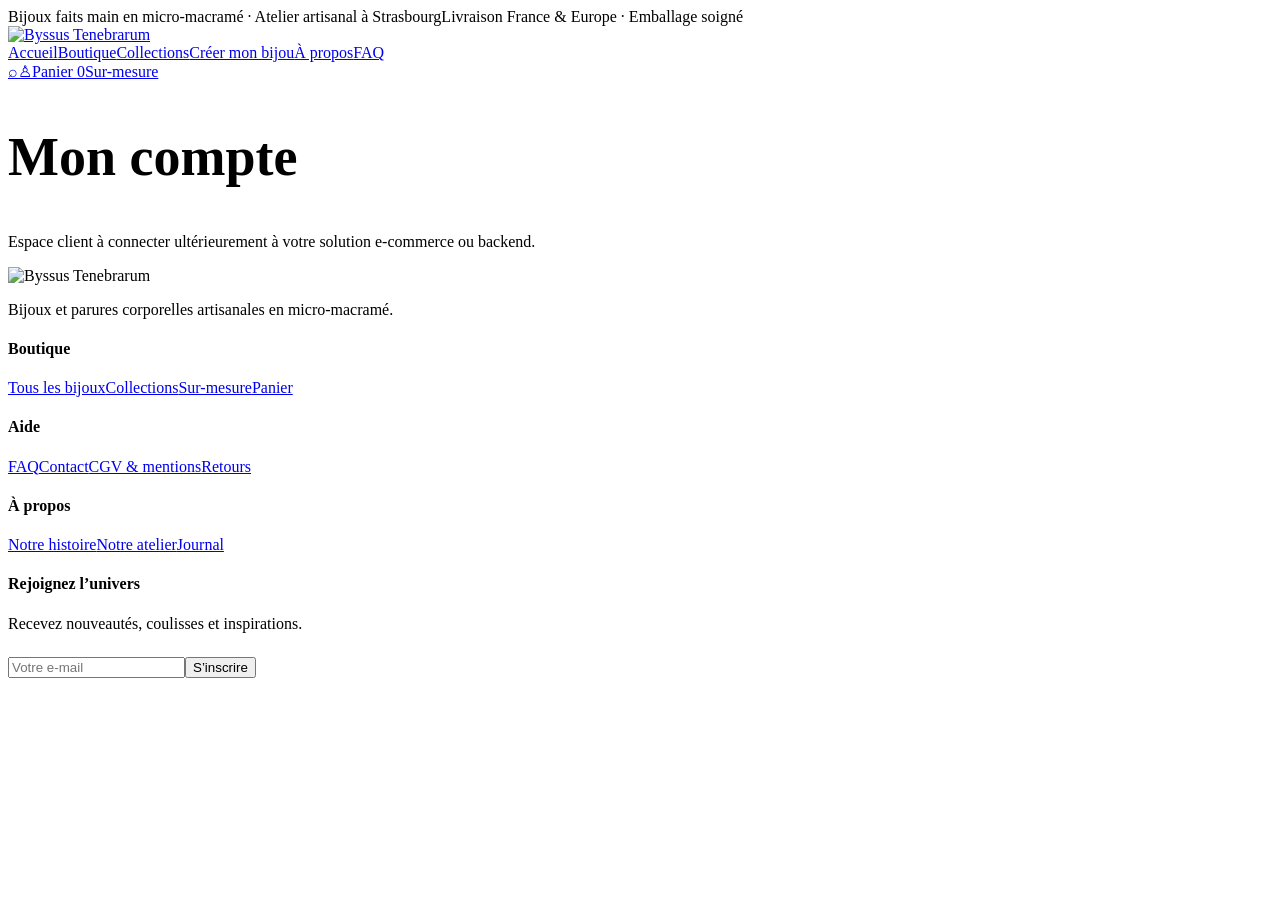
==== account.html @ 1c55ffed "Add files via upload" ====
<!doctype html><html lang="fr"><head><meta charset="utf-8"><meta name="viewport" content="width=device-width,initial-scale=1"><meta name="description" content="Byssus Tenebrarum — bijoux de corps artisanaux en micro-macramé."><title>Mon compte · Byssus Tenebrarum</title><link rel="stylesheet" href="assets/css/style.css"></head><body><div class="topbar"><div class="wrap"><span>Bijoux faits main en micro-macramé · Atelier artisanal à Strasbourg</span><span>Livraison France & Europe · Emballage soigné</span></div></div>
<header class="site-header"><div class="wrap nav"><a href="index.html"><img class="logo" src="assets/images/logo-byssus.png" alt="Byssus Tenebrarum"></a><nav class="navlinks"><a href="index.html">Accueil</a><a href="shop.html">Boutique</a><a href="collections.html">Collections</a><a href="create.html">Créer mon bijou</a><a href="about.html">À propos</a><a href="faq.html">FAQ</a></nav><div class="actions"><a class="iconbtn desktop-action" href="shop.html">⌕</a><a class="iconbtn desktop-action" href="account.html">♙</a><a class="iconbtn" href="cart.html">Panier <span class="cart-badge" data-cart-count>0</span></a><a class="btn btn-primary desktop-action" href="create.html">Sur-mesure</a></div></div></header><section class="section"><div class="wrap"><h1 style="font-size:54px">Mon compte</h1><div class="content-card"><p class="muted">Espace client à connecter ultérieurement à votre solution e-commerce ou backend.</p></div></div></section><footer class="footer"><div class="wrap footer-grid"><div><img class="logo" src="assets/images/logo-byssus.png" alt="Byssus Tenebrarum"><p>Bijoux et parures corporelles artisanales en micro-macramé.</p></div><div><h4>Boutique</h4><a href="shop.html">Tous les bijoux</a><a href="collections.html">Collections</a><a href="create.html">Sur-mesure</a><a href="cart.html">Panier</a></div><div><h4>Aide</h4><a href="faq.html">FAQ</a><a href="contact.html">Contact</a><a href="legal.html">CGV & mentions</a><a href="legal.html#returns">Retours</a></div><div><h4>À propos</h4><a href="about.html">Notre histoire</a><a href="about.html#atelier">Notre atelier</a><a href="journal.html">Journal</a></div><div><h4>Rejoignez l’univers</h4><p>Recevez nouveautés, coulisses et inspirations.</p><input class="form-control" placeholder="Votre e-mail"><button class="btn btn-primary" style="margin-top:8px">S’inscrire</button></div></div></footer><script src="assets/js/products.js"></script><script src="assets/js/app.js"></script></body></html>
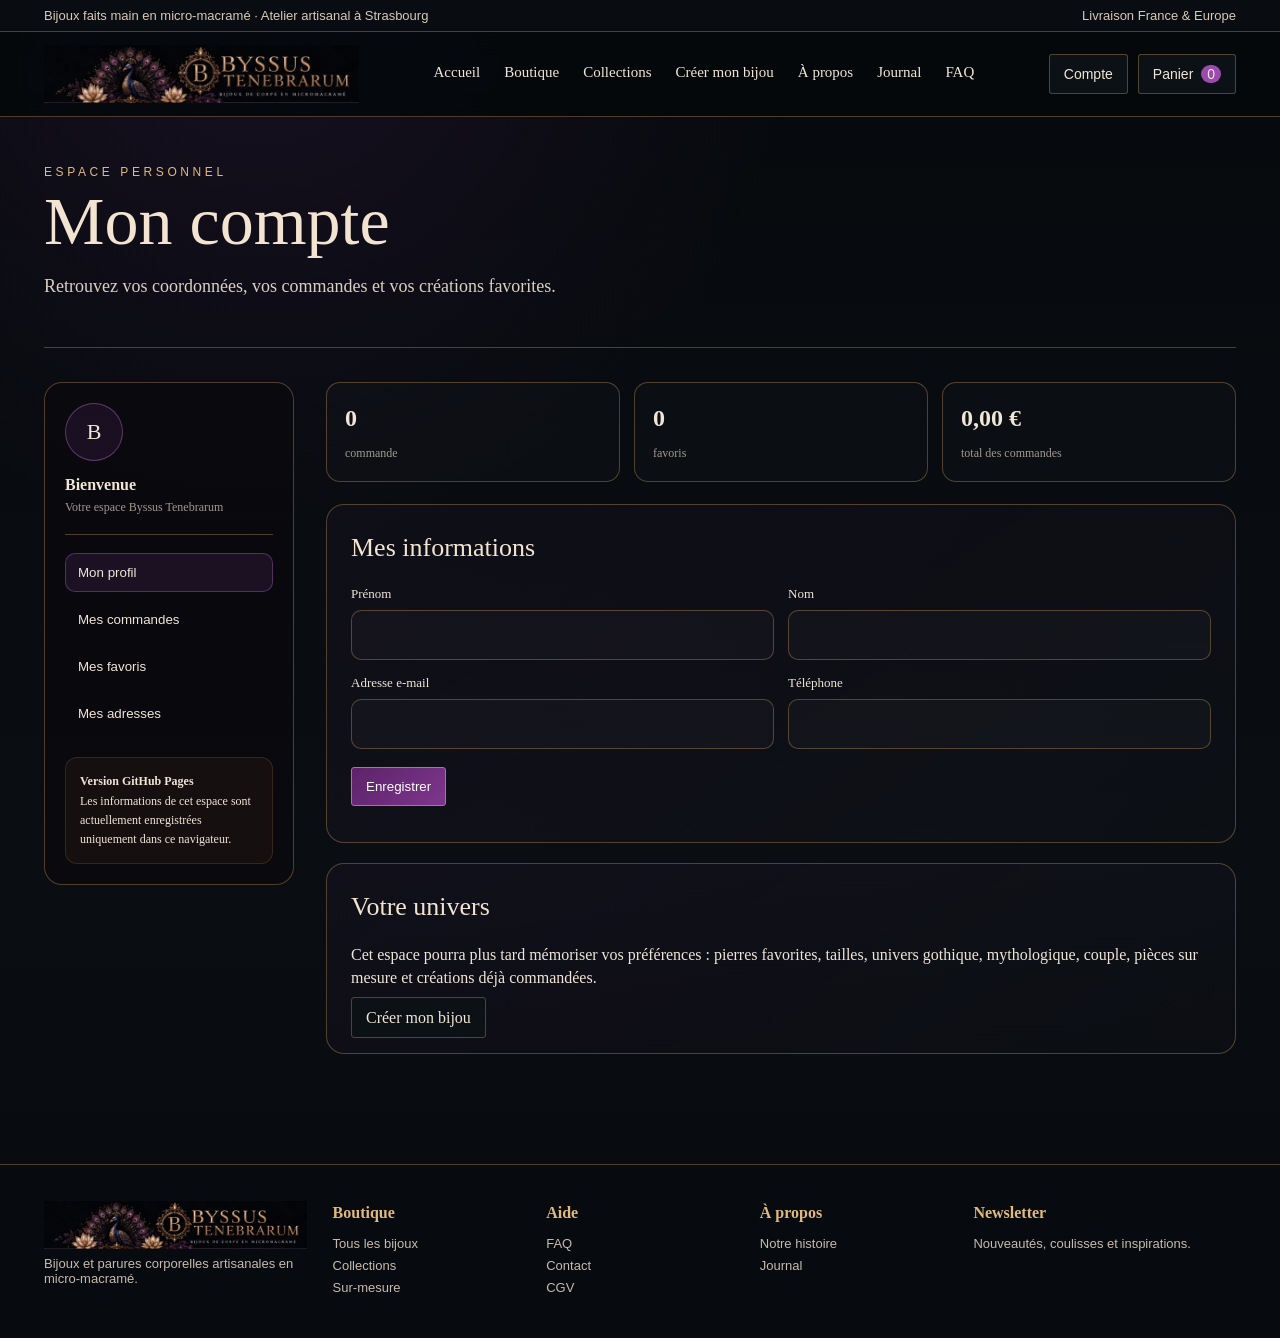
==== commit 4b29f07c: "test1" ====
--- a/account.html
+++ b/account.html
@@ -1,2 +1,2695 @@
-<!doctype html><html lang="fr"><head><meta charset="utf-8"><meta name="viewport" content="width=device-width,initial-scale=1"><meta name="description" content="Byssus Tenebrarum — bijoux de corps artisanaux en micro-macramé."><title>Mon compte · Byssus Tenebrarum</title><link rel="stylesheet" href="assets/css/style.css"></head><body><div class="topbar"><div class="wrap"><span>Bijoux faits main en micro-macramé · Atelier artisanal à Strasbourg</span><span>Livraison France & Europe · Emballage soigné</span></div></div>
-<header class="site-header"><div class="wrap nav"><a href="index.html"><img class="logo" src="assets/images/logo-byssus.png" alt="Byssus Tenebrarum"></a><nav class="navlinks"><a href="index.html">Accueil</a><a href="shop.html">Boutique</a><a href="collections.html">Collections</a><a href="create.html">Créer mon bijou</a><a href="about.html">À propos</a><a href="faq.html">FAQ</a></nav><div class="actions"><a class="iconbtn desktop-action" href="shop.html">⌕</a><a class="iconbtn desktop-action" href="account.html">♙</a><a class="iconbtn" href="cart.html">Panier <span class="cart-badge" data-cart-count>0</span></a><a class="btn btn-primary desktop-action" href="create.html">Sur-mesure</a></div></div></header><section class="section"><div class="wrap"><h1 style="font-size:54px">Mon compte</h1><div class="content-card"><p class="muted">Espace client à connecter ultérieurement à votre solution e-commerce ou backend.</p></div></div></section><footer class="footer"><div class="wrap footer-grid"><div><img class="logo" src="assets/images/logo-byssus.png" alt="Byssus Tenebrarum"><p>Bijoux et parures corporelles artisanales en micro-macramé.</p></div><div><h4>Boutique</h4><a href="shop.html">Tous les bijoux</a><a href="collections.html">Collections</a><a href="create.html">Sur-mesure</a><a href="cart.html">Panier</a></div><div><h4>Aide</h4><a href="faq.html">FAQ</a><a href="contact.html">Contact</a><a href="legal.html">CGV & mentions</a><a href="legal.html#returns">Retours</a></div><div><h4>À propos</h4><a href="about.html">Notre histoire</a><a href="about.html#atelier">Notre atelier</a><a href="journal.html">Journal</a></div><div><h4>Rejoignez l’univers</h4><p>Recevez nouveautés, coulisses et inspirations.</p><input class="form-control" placeholder="Votre e-mail"><button class="btn btn-primary" style="margin-top:8px">S’inscrire</button></div></div></footer><script src="assets/js/products.js"></script><script src="assets/js/app.js"></script></body></html>+<!doctype html>
+<html lang="fr">
+
+<head>
+
+  <meta charset="utf-8">
+
+  <meta
+    name="viewport"
+    content="width=device-width, initial-scale=1"
+  >
+
+  <meta
+    name="description"
+    content="Votre espace personnel Byssus Tenebrarum."
+  >
+
+  <title>
+    Mon compte · Byssus Tenebrarum
+  </title>
+
+  <link
+    rel="stylesheet"
+    href="assets/css/style.css"
+  >
+
+  <style>
+
+    /* =====================================================
+       ACCOUNT.HTML
+       ===================================================== */
+
+    .account-page {
+      padding: 48px 0 90px;
+    }
+
+    .account-hero {
+      padding-bottom: 30px;
+      margin-bottom: 34px;
+
+      border-bottom:
+        1px solid var(--line);
+    }
+
+    .account-hero h1 {
+      margin:
+        8px 0 10px;
+
+      font-size:
+        clamp(42px, 6vw, 68px);
+
+      line-height: 1;
+    }
+
+    .account-layout {
+      display: grid;
+
+      grid-template-columns:
+        250px minmax(0, 1fr);
+
+      gap: 32px;
+
+      align-items: start;
+    }
+
+    /* =====================================================
+       SIDEBAR
+       ===================================================== */
+
+    .account-sidebar {
+      position: sticky;
+      top: 108px;
+
+      padding: 20px;
+
+      border:
+        1px solid var(--line);
+
+      border-radius: 18px;
+
+      background:
+        rgba(11, 9, 14, .9);
+    }
+
+    .account-user {
+      padding-bottom: 18px;
+      margin-bottom: 18px;
+
+      border-bottom:
+        1px solid var(--line);
+    }
+
+    .account-avatar {
+      width: 58px;
+      height: 58px;
+
+      display: grid;
+      place-items: center;
+
+      margin-bottom: 12px;
+
+      border-radius: 50%;
+
+      border:
+        1px solid
+        rgba(152, 91, 174, .55);
+
+      background:
+        rgba(86, 44, 101, .22);
+
+      font-size: 22px;
+    }
+
+    .account-user-name {
+      font-weight: 600;
+      margin-bottom: 3px;
+    }
+
+    .account-user-email {
+      font-size: 12px;
+      opacity: .65;
+      word-break: break-word;
+    }
+
+    .account-nav {
+      display: grid;
+      gap: 8px;
+    }
+
+    .account-nav-button {
+      width: 100%;
+
+      padding: 11px 12px;
+
+      text-align: left;
+
+      border:
+        1px solid transparent;
+
+      border-radius: 10px;
+
+      background:
+        transparent;
+
+      color: inherit;
+
+      cursor: pointer;
+    }
+
+    .account-nav-button:hover {
+      background:
+        rgba(89, 47, 104, .15);
+    }
+
+    .account-nav-button.active {
+      border-color:
+        rgba(150, 87, 171, .45);
+
+      background:
+        rgba(89, 47, 104, .24);
+    }
+
+    /* =====================================================
+       CONTENT
+       ===================================================== */
+
+    .account-panel {
+      display: none;
+    }
+
+    .account-panel.active {
+      display: block;
+    }
+
+    .account-card {
+      margin-bottom: 20px;
+
+      padding: 24px;
+
+      border:
+        1px solid var(--line);
+
+      border-radius: 18px;
+
+      background:
+        linear-gradient(
+          145deg,
+          rgba(54, 27, 65, .16),
+          rgba(255,255,255,.01)
+        );
+    }
+
+    .account-card h2 {
+      margin:
+        0 0 18px;
+
+      font-size: 26px;
+    }
+
+    .account-card h3 {
+      margin:
+        0 0 10px;
+    }
+
+    .account-grid {
+      display: grid;
+
+      grid-template-columns:
+        1fr 1fr;
+
+      gap: 14px;
+    }
+
+    .form-group {
+      display: grid;
+      gap: 7px;
+    }
+
+    .form-group.full {
+      grid-column:
+        1 / -1;
+    }
+
+    .form-group label {
+      font-size: 13px;
+    }
+
+    .form-control {
+      width: 100%;
+
+      padding: 12px 13px;
+
+      border:
+        1px solid var(--line);
+
+      border-radius: 10px;
+
+      background:
+        rgba(255,255,255,.025);
+
+      color: inherit;
+
+      font: inherit;
+    }
+
+    .form-control:focus {
+      outline: none;
+
+      border-color:
+        rgba(153, 90, 174, .8);
+
+      box-shadow:
+        0 0 0 3px
+        rgba(108, 55, 126, .14);
+    }
+
+    .account-actions {
+      display: flex;
+
+      gap: 10px;
+
+      flex-wrap: wrap;
+
+      margin-top: 18px;
+    }
+
+    /* =====================================================
+       STATS
+       ===================================================== */
+
+    .account-stats {
+      display: grid;
+
+      grid-template-columns:
+        repeat(3, 1fr);
+
+      gap: 14px;
+
+      margin-bottom: 22px;
+    }
+
+    .account-stat {
+      padding: 18px;
+
+      border:
+        1px solid var(--line);
+
+      border-radius: 14px;
+
+      background:
+        rgba(255,255,255,.015);
+    }
+
+    .account-stat strong {
+      display: block;
+
+      margin-bottom: 4px;
+
+      font-size: 24px;
+    }
+
+    .account-stat span {
+      font-size: 12px;
+      opacity: .65;
+    }
+
+    /* =====================================================
+       COMMANDES
+       ===================================================== */
+
+    .orders-list {
+      display: grid;
+      gap: 16px;
+    }
+
+    .order-card {
+      padding: 20px;
+
+      border:
+        1px solid var(--line);
+
+      border-radius: 15px;
+
+      background:
+        rgba(255,255,255,.015);
+    }
+
+    .order-header {
+      display: flex;
+
+      justify-content: space-between;
+
+      gap: 20px;
+
+      align-items: flex-start;
+
+      margin-bottom: 16px;
+    }
+
+    .order-number {
+      font-weight: 600;
+    }
+
+    .order-date {
+      font-size: 12px;
+      opacity: .62;
+    }
+
+    .order-status {
+      padding: 6px 9px;
+
+      border-radius: 999px;
+
+      border:
+        1px solid
+        rgba(98, 151, 112, .28);
+
+      background:
+        rgba(65, 108, 77, .12);
+
+      font-size: 11px;
+    }
+
+    .order-products {
+      display: grid;
+      gap: 10px;
+    }
+
+    .order-product {
+      display: grid;
+
+      grid-template-columns:
+        64px 1fr auto;
+
+      gap: 10px;
+
+      align-items: center;
+    }
+
+    .order-product img {
+      width: 64px;
+      aspect-ratio: 4 / 5;
+
+      object-fit: cover;
+
+      border-radius: 8px;
+
+      border:
+        1px solid var(--line);
+    }
+
+    .order-product-name {
+      font-size: 13px;
+      font-weight: 600;
+    }
+
+    .order-product-meta {
+      font-size: 11px;
+      opacity: .65;
+    }
+
+    .order-product-price {
+      font-size: 13px;
+      font-weight: 600;
+    }
+
+    .order-total {
+      display: flex;
+
+      justify-content: space-between;
+
+      margin-top: 16px;
+      padding-top: 16px;
+
+      border-top:
+        1px solid var(--line);
+
+      font-weight: 600;
+    }
+
+    /* =====================================================
+       FAVORIS
+       ===================================================== */
+
+    .wishlist-grid {
+      display: grid;
+
+      grid-template-columns:
+        repeat(3, 1fr);
+
+      gap: 18px;
+    }
+
+    .wishlist-card {
+      overflow: hidden;
+
+      border:
+        1px solid var(--line);
+
+      border-radius: 14px;
+
+      background:
+        rgba(12, 10, 15, .88);
+    }
+
+    .wishlist-card img {
+      width: 100%;
+
+      aspect-ratio: 4 / 5;
+
+      object-fit: cover;
+    }
+
+    .wishlist-card-content {
+      padding: 14px;
+    }
+
+    .wishlist-card h3 {
+      margin:
+        0 0 6px;
+
+      font-size: 18px;
+    }
+
+    .wishlist-meta {
+      margin-bottom: 10px;
+
+      font-size: 12px;
+
+      opacity: .65;
+    }
+
+    .wishlist-price {
+      margin-bottom: 12px;
+
+      font-weight: 600;
+    }
+
+    .wishlist-actions {
+      display: grid;
+      gap: 8px;
+    }
+
+    /* =====================================================
+       EMPTY
+       ===================================================== */
+
+    .account-empty {
+      padding:
+        50px 20px;
+
+      text-align: center;
+
+      border:
+        1px dashed var(--line);
+
+      border-radius: 14px;
+    }
+
+    /* =====================================================
+       ADDRESS
+       ===================================================== */
+
+    .address-preview {
+      margin-top: 16px;
+
+      padding: 16px;
+
+      border:
+        1px solid var(--line);
+
+      border-radius: 12px;
+
+      background:
+        rgba(255,255,255,.015);
+
+      line-height: 1.7;
+    }
+
+    /* =====================================================
+       NOTE LOCAL
+       ===================================================== */
+
+    .account-local-note {
+      margin-top: 24px;
+
+      padding: 14px;
+
+      border-radius: 12px;
+
+      border:
+        1px solid
+        rgba(170, 125, 75, .22);
+
+      background:
+        rgba(125, 84, 45, .10);
+
+      font-size: 12px;
+
+      line-height: 1.6;
+    }
+
+    /* =====================================================
+       RESPONSIVE
+       ===================================================== */
+
+    @media (max-width: 1000px) {
+
+      .account-layout {
+        grid-template-columns: 1fr;
+      }
+
+      .account-sidebar {
+        position: static;
+      }
+
+      .account-nav {
+        grid-template-columns:
+          repeat(4, 1fr);
+      }
+
+      .account-nav-button {
+        text-align: center;
+      }
+
+      .wishlist-grid {
+        grid-template-columns:
+          repeat(2, 1fr);
+      }
+
+    }
+
+    @media (max-width: 700px) {
+
+      .account-grid {
+        grid-template-columns: 1fr;
+      }
+
+      .form-group.full {
+        grid-column: auto;
+      }
+
+      .account-stats {
+        grid-template-columns: 1fr;
+      }
+
+      .account-nav {
+        grid-template-columns:
+          repeat(2, 1fr);
+      }
+
+      .wishlist-grid {
+        grid-template-columns: 1fr;
+      }
+
+      .order-header {
+        flex-direction: column;
+      }
+
+      .order-product {
+        grid-template-columns:
+          55px 1fr;
+      }
+
+      .order-product-price {
+        grid-column: 2;
+      }
+
+    }
+
+  </style>
+
+</head>
+
+
+<body>
+
+  <!-- =====================================================
+       TOPBAR
+       ===================================================== -->
+
+  <div class="topbar">
+
+    <div class="wrap">
+
+      <span>
+        Bijoux faits main en micro-macramé ·
+        Atelier artisanal à Strasbourg
+      </span>
+
+      <span>
+        Livraison France & Europe
+      </span>
+
+    </div>
+
+  </div>
+
+
+  <!-- =====================================================
+       HEADER
+       ===================================================== -->
+
+  <header class="site-header">
+
+    <div class="wrap nav">
+
+      <a href="index.html">
+
+        <img
+          class="logo"
+          src="assets/images/logo-byssus.png"
+          alt="Byssus Tenebrarum"
+        >
+
+      </a>
+
+
+      <nav class="navlinks">
+
+        <a href="index.html">
+          Accueil
+        </a>
+
+        <a href="shop.html">
+          Boutique
+        </a>
+
+        <a href="collections.html">
+          Collections
+        </a>
+
+        <a href="create.html">
+          Créer mon bijou
+        </a>
+
+        <a href="about.html">
+          À propos
+        </a>
+
+        <a href="journal.html">
+          Journal
+        </a>
+
+        <a href="faq.html">
+          FAQ
+        </a>
+
+      </nav>
+
+
+      <div class="actions">
+
+        <a
+          class="iconbtn active"
+          href="account.html"
+        >
+          Compte
+        </a>
+
+        <a
+          class="iconbtn"
+          href="cart.html"
+        >
+
+          Panier
+
+          <span
+            class="cart-badge"
+            data-cart-count
+          >
+            0
+          </span>
+
+        </a>
+
+      </div>
+
+    </div>
+
+  </header>
+
+
+  <!-- =====================================================
+       PAGE
+       ===================================================== -->
+
+  <main class="account-page">
+
+    <div class="wrap">
+
+
+      <!-- HERO -->
+
+      <section class="account-hero">
+
+        <div class="eyebrow">
+          Espace personnel
+        </div>
+
+        <h1>
+          Mon compte
+        </h1>
+
+        <p class="lead">
+
+          Retrouvez vos coordonnées,
+          vos commandes et vos créations favorites.
+
+        </p>
+
+      </section>
+
+
+      <!-- LAYOUT -->
+
+      <div class="account-layout">
+
+
+        <!-- =================================================
+             SIDEBAR
+             ================================================= -->
+
+        <aside class="account-sidebar">
+
+          <div class="account-user">
+
+            <div
+              class="account-avatar"
+              id="account-avatar"
+            >
+              B
+            </div>
+
+
+            <div
+              class="account-user-name"
+              id="sidebar-user-name"
+            >
+              Bienvenue
+            </div>
+
+
+            <div
+              class="account-user-email"
+              id="sidebar-user-email"
+            >
+              Votre espace Byssus Tenebrarum
+            </div>
+
+          </div>
+
+
+          <nav class="account-nav">
+
+            <button
+              class="account-nav-button active"
+              data-panel="profile"
+              onclick="openAccountPanel('profile', this)"
+            >
+              Mon profil
+            </button>
+
+
+            <button
+              class="account-nav-button"
+              data-panel="orders"
+              onclick="openAccountPanel('orders', this)"
+            >
+              Mes commandes
+            </button>
+
+
+            <button
+              class="account-nav-button"
+              data-panel="wishlist"
+              onclick="openAccountPanel('wishlist', this)"
+            >
+              Mes favoris
+            </button>
+
+
+            <button
+              class="account-nav-button"
+              data-panel="address"
+              onclick="openAccountPanel('address', this)"
+            >
+              Mes adresses
+            </button>
+
+          </nav>
+
+
+          <div class="account-local-note">
+
+            <strong>
+              Version GitHub Pages
+            </strong>
+
+            <br>
+
+            Les informations de cet espace sont
+            actuellement enregistrées uniquement
+            dans ce navigateur.
+
+          </div>
+
+        </aside>
+
+
+        <!-- =================================================
+             PANELS
+             ================================================= -->
+
+        <section>
+
+
+          <!-- ===============================================
+               PROFIL
+               =============================================== -->
+
+          <div
+            class="account-panel active"
+            id="panel-profile"
+          >
+
+            <div
+              class="account-stats"
+              id="account-stats"
+            ></div>
+
+
+            <div class="account-card">
+
+              <h2>
+                Mes informations
+              </h2>
+
+
+              <div class="account-grid">
+
+
+                <div class="form-group">
+
+                  <label for="profile-firstname">
+                    Prénom
+                  </label>
+
+                  <input
+                    id="profile-firstname"
+                    class="form-control"
+                    type="text"
+                  >
+
+                </div>
+
+
+                <div class="form-group">
+
+                  <label for="profile-lastname">
+                    Nom
+                  </label>
+
+                  <input
+                    id="profile-lastname"
+                    class="form-control"
+                    type="text"
+                  >
+
+                </div>
+
+
+                <div class="form-group">
+
+                  <label for="profile-email">
+                    Adresse e-mail
+                  </label>
+
+                  <input
+                    id="profile-email"
+                    class="form-control"
+                    type="email"
+                  >
+
+                </div>
+
+
+                <div class="form-group">
+
+                  <label for="profile-phone">
+                    Téléphone
+                  </label>
+
+                  <input
+                    id="profile-phone"
+                    class="form-control"
+                    type="tel"
+                  >
+
+                </div>
+
+              </div>
+
+
+              <div class="account-actions">
+
+                <button
+                  class="btn btn-primary"
+                  type="button"
+                  onclick="saveProfile()"
+                >
+                  Enregistrer
+                </button>
+
+              </div>
+
+
+              <div
+                id="profile-message"
+                class="muted"
+                style="margin-top:12px;font-size:12px;"
+              ></div>
+
+            </div>
+
+
+            <div class="account-card">
+
+              <h2>
+                Votre univers
+              </h2>
+
+              <p>
+
+                Cet espace pourra plus tard
+                mémoriser vos préférences :
+
+                pierres favorites,
+                tailles,
+                univers gothique,
+                mythologique,
+                couple,
+                pièces sur mesure
+                et créations déjà commandées.
+
+              </p>
+
+
+              <a
+                class="btn"
+                href="create.html"
+              >
+                Créer mon bijou
+              </a>
+
+            </div>
+
+          </div>
+
+
+          <!-- ===============================================
+               COMMANDES
+               =============================================== -->
+
+          <div
+            class="account-panel"
+            id="panel-orders"
+          >
+
+            <div class="account-card">
+
+              <h2>
+                Mes commandes
+              </h2>
+
+              <div
+                class="orders-list"
+                id="orders-list"
+              ></div>
+
+            </div>
+
+          </div>
+
+
+          <!-- ===============================================
+               FAVORIS
+               =============================================== -->
+
+          <div
+            class="account-panel"
+            id="panel-wishlist"
+          >
+
+            <div class="account-card">
+
+              <h2>
+                Mes favoris
+              </h2>
+
+              <div
+                class="wishlist-grid"
+                id="wishlist-grid"
+              ></div>
+
+            </div>
+
+          </div>
+
+
+          <!-- ===============================================
+               ADRESSE
+               =============================================== -->
+
+          <div
+            class="account-panel"
+            id="panel-address"
+          >
+
+            <div class="account-card">
+
+              <h2>
+                Adresse de livraison
+              </h2>
+
+
+              <div class="account-grid">
+
+
+                <div class="form-group full">
+
+                  <label for="address-line1">
+                    Adresse
+                  </label>
+
+                  <input
+                    id="address-line1"
+                    class="form-control"
+                    type="text"
+                  >
+
+                </div>
+
+
+                <div class="form-group full">
+
+                  <label for="address-line2">
+                    Complément
+                  </label>
+
+                  <input
+                    id="address-line2"
+                    class="form-control"
+                    type="text"
+                  >
+
+                </div>
+
+
+                <div class="form-group">
+
+                  <label for="address-postal">
+                    Code postal
+                  </label>
+
+                  <input
+                    id="address-postal"
+                    class="form-control"
+                    type="text"
+                  >
+
+                </div>
+
+
+                <div class="form-group">
+
+                  <label for="address-city">
+                    Ville
+                  </label>
+
+                  <input
+                    id="address-city"
+                    class="form-control"
+                    type="text"
+                  >
+
+                </div>
+
+
+                <div class="form-group full">
+
+                  <label for="address-country">
+                    Pays
+                  </label>
+
+                  <select
+                    id="address-country"
+                    class="form-control"
+                  >
+
+                    <option value="FR">
+                      France
+                    </option>
+
+                    <option value="DE">
+                      Allemagne
+                    </option>
+
+                    <option value="BE">
+                      Belgique
+                    </option>
+
+                    <option value="LU">
+                      Luxembourg
+                    </option>
+
+                    <option value="NL">
+                      Pays-Bas
+                    </option>
+
+                    <option value="ES">
+                      Espagne
+                    </option>
+
+                    <option value="IT">
+                      Italie
+                    </option>
+
+                    <option value="OTHER-EU">
+                      Autre pays UE
+                    </option>
+
+                  </select>
+
+                </div>
+
+              </div>
+
+
+              <div class="account-actions">
+
+                <button
+                  class="btn btn-primary"
+                  type="button"
+                  onclick="saveAddress()"
+                >
+                  Enregistrer l’adresse
+                </button>
+
+              </div>
+
+
+              <div
+                id="address-message"
+                class="muted"
+                style="margin-top:12px;font-size:12px;"
+              ></div>
+
+
+              <div
+                class="address-preview"
+                id="address-preview"
+              ></div>
+
+            </div>
+
+          </div>
+
+
+        </section>
+
+      </div>
+
+    </div>
+
+  </main>
+
+
+  <!-- =====================================================
+       FOOTER
+       ===================================================== -->
+
+  <footer class="footer">
+
+    <div class="wrap footer-grid">
+
+
+      <div>
+
+        <img
+          class="logo"
+          src="assets/images/logo-byssus.png"
+          alt="Byssus Tenebrarum"
+        >
+
+        <p>
+          Bijoux et parures corporelles
+          artisanales en micro-macramé.
+        </p>
+
+      </div>
+
+
+      <div>
+
+        <h4>
+          Boutique
+        </h4>
+
+        <a href="shop.html">
+          Tous les bijoux
+        </a>
+
+        <a href="collections.html">
+          Collections
+        </a>
+
+        <a href="create.html">
+          Sur-mesure
+        </a>
+
+      </div>
+
+
+      <div>
+
+        <h4>
+          Aide
+        </h4>
+
+        <a href="faq.html">
+          FAQ
+        </a>
+
+        <a href="contact.html">
+          Contact
+        </a>
+
+        <a href="legal.html">
+          CGV
+        </a>
+
+      </div>
+
+
+      <div>
+
+        <h4>
+          À propos
+        </h4>
+
+        <a href="about.html">
+          Notre histoire
+        </a>
+
+        <a href="journal.html">
+          Journal
+        </a>
+
+      </div>
+
+
+      <div>
+
+        <h4>
+          Newsletter
+        </h4>
+
+        <p>
+          Nouveautés, coulisses
+          et inspirations.
+        </p>
+
+      </div>
+
+    </div>
+
+  </footer>
+
+
+  <!-- =====================================================
+       SCRIPTS
+       ===================================================== -->
+
+  <script src="assets/js/products.js"></script>
+
+  <script src="assets/js/app.js"></script>
+
+
+  <script>
+
+    // =====================================================
+    // STORAGE KEYS
+    // =====================================================
+
+    const CUSTOMER_KEY =
+      "byssus-customer";
+
+    const WISHLIST_KEY =
+      "byssus-wishlist";
+
+    const LAST_ORDER_KEY =
+      "byssus-last-order";
+
+    const ORDERS_KEY =
+      "byssus-orders";
+
+    const CART_KEY =
+      "byssus-cart";
+
+
+    let customer = {};
+
+    let orders = [];
+
+    let wishlist = [];
+
+
+
+    // =====================================================
+    // INITIALISATION
+    // =====================================================
+
+    document.addEventListener(
+      "DOMContentLoaded",
+      () => {
+
+        loadAccount();
+
+      }
+    );
+
+
+
+    // =====================================================
+    // LOAD
+    // =====================================================
+
+    function loadAccount() {
+
+      customer =
+        readStorageObject(
+          CUSTOMER_KEY
+        );
+
+
+      wishlist =
+        readStorageArray(
+          WISHLIST_KEY
+        );
+
+
+      orders =
+        loadOrders();
+
+
+      fillProfile();
+
+      fillAddress();
+
+      renderSidebarUser();
+
+      renderStats();
+
+      renderOrders();
+
+      renderWishlist();
+
+      renderAddressPreview();
+
+      updateCartBadge();
+
+    }
+
+
+
+    // =====================================================
+    // PANELS
+    // =====================================================
+
+    function openAccountPanel(
+      panelName,
+      button
+    ) {
+
+      document
+        .querySelectorAll(
+          ".account-panel"
+        )
+        .forEach(
+          panel => {
+
+            panel.classList.remove(
+              "active"
+            );
+
+          }
+        );
+
+
+      document
+        .querySelectorAll(
+          ".account-nav-button"
+        )
+        .forEach(
+          navButton => {
+
+            navButton.classList.remove(
+              "active"
+            );
+
+          }
+        );
+
+
+      const panel =
+        document.getElementById(
+          `panel-${panelName}`
+        );
+
+
+      if (panel) {
+
+        panel.classList.add(
+          "active"
+        );
+
+      }
+
+
+      if (button) {
+
+        button.classList.add(
+          "active"
+        );
+
+      }
+
+    }
+
+
+
+    // =====================================================
+    // PROFIL
+    // =====================================================
+
+    function fillProfile() {
+
+      setFieldValue(
+        "profile-firstname",
+        customer.firstname
+      );
+
+      setFieldValue(
+        "profile-lastname",
+        customer.lastname
+      );
+
+      setFieldValue(
+        "profile-email",
+        customer.email
+      );
+
+      setFieldValue(
+        "profile-phone",
+        customer.phone
+      );
+
+    }
+
+
+
+    function saveProfile() {
+
+      customer.firstname =
+        getFieldValue(
+          "profile-firstname"
+        );
+
+
+      customer.lastname =
+        getFieldValue(
+          "profile-lastname"
+        );
+
+
+      customer.email =
+        getFieldValue(
+          "profile-email"
+        );
+
+
+      customer.phone =
+        getFieldValue(
+          "profile-phone"
+        );
+
+
+      saveCustomer();
+
+
+      renderSidebarUser();
+
+
+      document
+        .getElementById(
+          "profile-message"
+        )
+        .textContent =
+        "Vos informations ont été enregistrées sur cet appareil.";
+
+    }
+
+
+
+    // =====================================================
+    // SIDEBAR USER
+    // =====================================================
+
+    function renderSidebarUser() {
+
+      const fullname =
+        [
+          customer.firstname,
+          customer.lastname
+        ]
+          .filter(Boolean)
+          .join(" ");
+
+
+      document
+        .getElementById(
+          "sidebar-user-name"
+        )
+        .textContent =
+        fullname
+        ||
+        "Bienvenue";
+
+
+      document
+        .getElementById(
+          "sidebar-user-email"
+        )
+        .textContent =
+        customer.email
+        ||
+        "Votre espace Byssus Tenebrarum";
+
+
+      const initials =
+        [
+          customer.firstname,
+          customer.lastname
+        ]
+          .filter(Boolean)
+          .map(
+            value =>
+              value
+                .charAt(0)
+                .toUpperCase()
+          )
+          .join("")
+          .slice(0,2);
+
+
+      document
+        .getElementById(
+          "account-avatar"
+        )
+        .textContent =
+        initials
+        ||
+        "B";
+
+    }
+
+
+
+    // =====================================================
+    // ADRESSE
+    // =====================================================
+
+    function fillAddress() {
+
+      setFieldValue(
+        "address-line1",
+        customer.address
+      );
+
+      setFieldValue(
+        "address-line2",
+        customer.address2
+      );
+
+      setFieldValue(
+        "address-postal",
+        customer.postalCode
+      );
+
+      setFieldValue(
+        "address-city",
+        customer.city
+      );
+
+
+      if (
+        customer.country
+      ) {
+
+        setFieldValue(
+          "address-country",
+          customer.country
+        );
+
+      }
+
+    }
+
+
+
+    function saveAddress() {
+
+      customer.address =
+        getFieldValue(
+          "address-line1"
+        );
+
+
+      customer.address2 =
+        getFieldValue(
+          "address-line2"
+        );
+
+
+      customer.postalCode =
+        getFieldValue(
+          "address-postal"
+        );
+
+
+      customer.city =
+        getFieldValue(
+          "address-city"
+        );
+
+
+      customer.country =
+        getFieldValue(
+          "address-country"
+        );
+
+
+      saveCustomer();
+
+
+      renderAddressPreview();
+
+
+      document
+        .getElementById(
+          "address-message"
+        )
+        .textContent =
+        "Votre adresse a été enregistrée.";
+
+    }
+
+
+
+    function renderAddressPreview() {
+
+      const container =
+        document.getElementById(
+          "address-preview"
+        );
+
+
+      if (
+        !customer.address
+        &&
+        !customer.city
+      ) {
+
+        container.innerHTML = `
+
+          <span class="muted">
+            Aucune adresse enregistrée.
+          </span>
+
+        `;
+
+        return;
+
+      }
+
+
+      container.innerHTML = `
+
+        <strong>
+          Adresse enregistrée
+        </strong>
+
+        <br><br>
+
+        ${escapeHtml(
+          customer.firstname || ""
+        )}
+
+        ${escapeHtml(
+          customer.lastname || ""
+        )}
+
+        <br>
+
+        ${escapeHtml(
+          customer.address || ""
+        )}
+
+        ${
+          customer.address2
+            ? `<br>${escapeHtml(
+                customer.address2
+              )}`
+            : ""
+        }
+
+        <br>
+
+        ${escapeHtml(
+          customer.postalCode || ""
+        )}
+
+        ${escapeHtml(
+          customer.city || ""
+        )}
+
+        <br>
+
+        ${escapeHtml(
+          formatCountry(
+            customer.country
+          )
+        )}
+
+      `;
+
+    }
+
+
+
+    // =====================================================
+    // SAVE CUSTOMER
+    // =====================================================
+
+    function saveCustomer() {
+
+      localStorage.setItem(
+        CUSTOMER_KEY,
+        JSON.stringify(
+          customer
+        )
+      );
+
+    }
+
+
+
+    // =====================================================
+    // ORDERS
+    // =====================================================
+
+    function loadOrders() {
+
+      let storedOrders =
+        readStorageArray(
+          ORDERS_KEY
+        );
+
+
+      const lastOrder =
+        readStorageObject(
+          LAST_ORDER_KEY
+        );
+
+
+      if (
+        lastOrder
+        &&
+        lastOrder.orderId
+        &&
+        !storedOrders.some(
+          order =>
+            order.orderId
+            ===
+            lastOrder.orderId
+        )
+      ) {
+
+        storedOrders.unshift(
+          lastOrder
+        );
+
+
+        localStorage.setItem(
+          ORDERS_KEY,
+          JSON.stringify(
+            storedOrders
+          )
+        );
+
+      }
+
+
+      return storedOrders;
+
+    }
+
+
+
+    function renderOrders() {
+
+      const container =
+        document.getElementById(
+          "orders-list"
+        );
+
+
+      if (
+        !orders.length
+      ) {
+
+        container.innerHTML = `
+
+          <div class="account-empty">
+
+            <h3>
+              Aucune commande
+            </h3>
+
+            <p class="muted">
+
+              Vos commandes apparaîtront ici
+              après leur validation.
+
+            </p>
+
+            <a
+              class="btn btn-primary"
+              href="shop.html"
+            >
+              Découvrir la boutique
+            </a>
+
+          </div>
+
+        `;
+
+        return;
+
+      }
+
+
+      container.innerHTML =
+        orders
+          .map(
+            order => renderOrderCard(
+              order
+            )
+          )
+          .join("");
+
+    }
+
+
+
+    function renderOrderCard(order) {
+
+      const items =
+        Array.isArray(
+          order.items
+        )
+          ? order.items
+          : [];
+
+
+      const productsHtml =
+        items
+          .map(
+            item => {
+
+              const product =
+                getProductById(
+                  item.id
+                );
+
+
+              if (!product) {
+                return "";
+              }
+
+
+              const quantity =
+                Number(
+                  item.quantity || 1
+                );
+
+
+              return `
+
+                <div class="order-product">
+
+                  <img
+                    src="${product.mainImage}"
+                    alt="${escapeHtml(
+                      product.name
+                    )}"
+                    onerror="this.src='assets/images/logo-byssus.png'"
+                  >
+
+
+                  <div>
+
+                    <div class="order-product-name">
+
+                      ${escapeHtml(
+                        product.name
+                      )}
+
+                    </div>
+
+
+                    <div class="order-product-meta">
+
+                      Quantité :
+                      ${quantity}
+
+                    </div>
+
+                  </div>
+
+
+                  <div class="order-product-price">
+
+                    ${formatPrice(
+                      product.price
+                      *
+                      quantity
+                    )}
+
+                  </div>
+
+                </div>
+
+              `;
+
+            }
+          )
+          .join("");
+
+
+      const total =
+        order.totals
+        &&
+        order.totals.total
+          ? order.totals.total
+          : 0;
+
+
+      return `
+
+        <article class="order-card">
+
+          <div class="order-header">
+
+            <div>
+
+              <div class="order-number">
+
+                ${escapeHtml(
+                  order.orderId
+                )}
+
+              </div>
+
+
+              <div class="order-date">
+
+                ${escapeHtml(
+                  formatOrderDate(
+                    order.createdAt
+                  )
+                )}
+
+              </div>
+
+            </div>
+
+
+            <span class="order-status">
+              Confirmée
+            </span>
+
+          </div>
+
+
+          <div class="order-products">
+
+            ${productsHtml}
+
+          </div>
+
+
+          <div class="order-total">
+
+            <span>
+              Total TTC
+            </span>
+
+            <strong>
+
+              ${formatPrice(
+                total
+              )}
+
+            </strong>
+
+          </div>
+
+        </article>
+
+      `;
+
+    }
+
+
+
+    // =====================================================
+    // WISHLIST
+    // =====================================================
+
+    function renderWishlist() {
+
+      const container =
+        document.getElementById(
+          "wishlist-grid"
+        );
+
+
+      const wishlistProducts =
+        wishlist
+          .map(
+            id =>
+              getProductById(id)
+          )
+          .filter(Boolean);
+
+
+      if (
+        !wishlistProducts.length
+      ) {
+
+        container.innerHTML = `
+
+          <div
+            class="account-empty"
+            style="grid-column:1 / -1;"
+          >
+
+            <h3>
+              Aucun favori pour le moment
+            </h3>
+
+            <p class="muted">
+
+              Ajoutez un cœur aux créations
+              qui vous attirent.
+
+            </p>
+
+            <a
+              class="btn btn-primary"
+              href="shop.html"
+            >
+              Voir la boutique
+            </a>
+
+          </div>
+
+        `;
+
+        return;
+
+      }
+
+
+      container.innerHTML =
+        wishlistProducts
+          .map(
+            product => `
+
+              <article class="wishlist-card">
+
+                <a
+                  href="product.html?id=${encodeURIComponent(
+                    product.id
+                  )}"
+                >
+
+                  <img
+                    src="${product.mainImage}"
+                    alt="${escapeHtml(
+                      product.name
+                    )}"
+                    onerror="this.src='assets/images/logo-byssus.png'"
+                  >
+
+                </a>
+
+
+                <div class="wishlist-card-content">
+
+                  <h3>
+
+                    <a
+                      href="product.html?id=${encodeURIComponent(
+                        product.id
+                      )}"
+                      style="
+                        color:inherit;
+                        text-decoration:none;
+                      "
+                    >
+                      ${escapeHtml(
+                        product.name
+                      )}
+                    </a>
+
+                  </h3>
+
+
+                  <div class="wishlist-meta">
+
+                    ${escapeHtml(
+                      product.stone
+                    )}
+
+                    ·
+
+                    ${escapeHtml(
+                      product.categoryLabel
+                    )}
+
+                  </div>
+
+
+                  <div class="wishlist-price">
+
+                    ${formatPrice(
+                      product.price
+                    )}
+
+                  </div>
+
+
+                  <div class="wishlist-actions">
+
+                    <button
+                      class="btn btn-primary"
+                      type="button"
+                      onclick="addWishlistToCart(
+                        '${product.id}'
+                      )"
+                    >
+                      Ajouter au panier
+                    </button>
+
+
+                    <button
+                      class="btn"
+                      type="button"
+                      onclick="removeWishlistItem(
+                        '${product.id}'
+                      )"
+                    >
+                      Retirer des favoris
+                    </button>
+
+                  </div>
+
+                </div>
+
+              </article>
+
+            `
+          )
+          .join("");
+
+    }
+
+
+
+    function removeWishlistItem(
+      productId
+    ) {
+
+      wishlist =
+        wishlist.filter(
+          id =>
+            id !==
+            productId
+        );
+
+
+      localStorage.setItem(
+        WISHLIST_KEY,
+        JSON.stringify(
+          wishlist
+        )
+      );
+
+
+      renderWishlist();
+
+      renderStats();
+
+    }
+
+
+
+    function addWishlistToCart(
+      productId
+    ) {
+
+      const product =
+        getProductById(
+          productId
+        );
+
+
+      if (!product) {
+        return;
+      }
+
+
+      let cart =
+        readStorageArray(
+          CART_KEY
+        );
+
+
+      const existing =
+        cart.find(
+          item =>
+            item.id ===
+            productId
+        );
+
+
+      if (existing) {
+
+        existing.quantity += 1;
+
+      }
+      else {
+
+        cart.push({
+          id: productId,
+          quantity: 1
+        });
+
+      }
+
+
+      localStorage.setItem(
+        CART_KEY,
+        JSON.stringify(
+          cart
+        )
+      );
+
+
+      updateCartBadge();
+
+
+      alert(
+        `${product.name} a été ajouté au panier.`
+      );
+
+    }
+
+
+
+    // =====================================================
+    // STATS
+    // =====================================================
+
+    function renderStats() {
+
+      const ordersCount =
+        orders.length;
+
+
+      const wishlistCount =
+        wishlist.length;
+
+
+      const totalSpent =
+        orders.reduce(
+          (sum, order) => {
+
+            const total =
+              order.totals
+              &&
+              order.totals.total
+                ? Number(
+                    order.totals.total
+                  )
+                : 0;
+
+
+            return sum + total;
+
+          },
+          0
+        );
+
+
+      document
+        .getElementById(
+          "account-stats"
+        )
+        .innerHTML = `
+
+          <div class="account-stat">
+
+            <strong>
+              ${ordersCount}
+            </strong>
+
+            <span>
+              ${
+                ordersCount > 1
+                  ? "commandes"
+                  : "commande"
+              }
+            </span>
+
+          </div>
+
+
+          <div class="account-stat">
+
+            <strong>
+              ${wishlistCount}
+            </strong>
+
+            <span>
+              favoris
+            </span>
+
+          </div>
+
+
+          <div class="account-stat">
+
+            <strong>
+              ${formatPrice(
+                totalSpent
+              )}
+            </strong>
+
+            <span>
+              total des commandes
+            </span>
+
+          </div>
+
+        `;
+
+    }
+
+
+
+    // =====================================================
+    // CART BADGE
+    // =====================================================
+
+    function updateCartBadge() {
+
+      const cart =
+        readStorageArray(
+          CART_KEY
+        );
+
+
+      const count =
+        cart.reduce(
+          (sum, item) =>
+            sum
+            +
+            Number(
+              item.quantity
+              ||
+              0
+            ),
+          0
+        );
+
+
+      document
+        .querySelectorAll(
+          "[data-cart-count]"
+        )
+        .forEach(
+          badge => {
+
+            badge.textContent =
+              count;
+
+          }
+        );
+
+    }
+
+
+
+    // =====================================================
+    // STORAGE
+    // =====================================================
+
+    function readStorageObject(key) {
+
+      try {
+
+        const value =
+          JSON.parse(
+            localStorage.getItem(
+              key
+            )
+            ||
+            "{}"
+          );
+
+
+        return (
+          value
+          &&
+          typeof value === "object"
+          &&
+          !Array.isArray(value)
+        )
+          ? value
+          : {};
+
+      }
+      catch {
+
+        return {};
+
+      }
+
+    }
+
+
+
+    function readStorageArray(key) {
+
+      try {
+
+        const value =
+          JSON.parse(
+            localStorage.getItem(
+              key
+            )
+            ||
+            "[]"
+          );
+
+
+        return Array.isArray(value)
+          ? value
+          : [];
+
+      }
+      catch {
+
+        return [];
+
+      }
+
+    }
+
+
+
+    // =====================================================
+    // HELPERS
+    // =====================================================
+
+    function getFieldValue(id) {
+
+      const field =
+        document.getElementById(
+          id
+        );
+
+
+      return field
+        ? field.value.trim()
+        : "";
+
+    }
+
+
+
+    function setFieldValue(
+      id,
+      value
+    ) {
+
+      const field =
+        document.getElementById(
+          id
+        );
+
+
+      if (
+        field
+        &&
+        value !== undefined
+        &&
+        value !== null
+      ) {
+
+        field.value =
+          value;
+
+      }
+
+    }
+
+
+
+    function formatCountry(code) {
+
+      const countries = {
+
+        FR:
+          "France",
+
+        DE:
+          "Allemagne",
+
+        BE:
+          "Belgique",
+
+        LU:
+          "Luxembourg",
+
+        NL:
+          "Pays-Bas",
+
+        ES:
+          "Espagne",
+
+        IT:
+          "Italie",
+
+        "OTHER-EU":
+          "Union européenne"
+
+      };
+
+
+      return (
+        countries[code]
+        ||
+        code
+        ||
+        ""
+      );
+
+    }
+
+
+
+    function formatOrderDate(
+      dateString
+    ) {
+
+      if (!dateString) {
+        return "";
+      }
+
+
+      try {
+
+        return new Intl.DateTimeFormat(
+          "fr-FR",
+          {
+            day: "2-digit",
+            month: "long",
+            year: "numeric"
+          }
+        )
+          .format(
+            new Date(
+              dateString
+            )
+          );
+
+      }
+      catch {
+
+        return dateString;
+
+      }
+
+    }
+
+
+
+    function escapeHtml(value) {
+
+      return String(
+        value ?? ""
+      )
+        .replaceAll(
+          "&",
+          "&amp;"
+        )
+        .replaceAll(
+          "<",
+          "&lt;"
+        )
+        .replaceAll(
+          ">",
+          "&gt;"
+        )
+        .replaceAll(
+          '"',
+          "&quot;"
+        )
+        .replaceAll(
+          "'",
+          "&#039;"
+        );
+
+    }
+
+  </script>
+
+</body>
+
+</html>
--- a/assets/css/style.css
+++ b/assets/css/style.css
@@ -0,0 +1,5 @@
+
+:root{--bg:#070b0f;--panel:#0c1116;--panel2:#10151b;--ink:#f0e5d7;--muted:#b8a99a;--gold:#c59658;--gold2:#e0b97d;--violet:#6d2c7d;--violet2:#9b4ab0;--line:rgba(197,150,88,.38);--ok:#63c989}
+*{box-sizing:border-box} html{scroll-behavior:smooth} body{margin:0;background:radial-gradient(circle at 20% 0,#171021 0,transparent 32%),linear-gradient(180deg,#06090c,#0a0e13 65%,#07090d);color:var(--ink);font-family:Georgia,'Times New Roman',serif;line-height:1.45} a{color:inherit;text-decoration:none} img{max-width:100%;display:block}.wrap{max-width:1240px;margin:auto;padding:0 24px}.topbar{font:13px Arial,sans-serif;color:#d8c9b8;border-bottom:1px solid var(--line);background:#090c10}.topbar .wrap{display:flex;justify-content:space-between;gap:20px;padding:8px 24px}.site-header{position:sticky;top:0;z-index:40;background:rgba(6,9,12,.96);backdrop-filter:blur(12px);border-bottom:1px solid var(--line)}.nav{display:grid;grid-template-columns:auto 1fr auto;align-items:center;gap:26px}.logo{width:315px;max-height:92px;object-fit:contain;object-position:left center}.navlinks{display:flex;justify-content:center;gap:24px;font-size:15px}.navlinks a{padding:30px 0;border-bottom:2px solid transparent}.navlinks a:hover,.navlinks a.active{color:var(--gold2);border-color:var(--gold)}.actions{display:flex;align-items:center;gap:10px;font:14px Arial,sans-serif}.iconbtn,.btn{border:1px solid var(--line);background:#0c1116;color:var(--ink);padding:11px 14px;border-radius:3px;cursor:pointer}.btn-primary{background:linear-gradient(135deg,#5c2369,#7e368d);border-color:#b06bc0;color:white}.btn-gold{border-color:var(--gold);color:var(--gold2)}.cart-badge{background:var(--violet2);border-radius:999px;padding:1px 6px;margin-left:4px}.hero{border-bottom:1px solid var(--line);min-height:440px;background:linear-gradient(90deg,rgba(5,8,12,.98) 0%,rgba(5,8,12,.75) 43%,rgba(5,8,12,.12) 72%),url('../images/hero-home.jpg') center/cover no-repeat}.hero .wrap{padding:76px 24px 66px}.eyebrow{text-transform:uppercase;letter-spacing:.3em;font:12px Arial,sans-serif;color:var(--gold2)}h1,h2,h3{font-weight:500;margin:.2em 0;color:#f3e4d2}h1{font-size:clamp(42px,6vw,74px);line-height:1.02;max-width:720px}h2{font-size:34px}.lead{max-width:600px;font-size:18px;color:#dbcfc2}.hero-ctas{display:flex;gap:12px;flex-wrap:wrap;margin-top:26px}.trust{display:grid;grid-template-columns:repeat(4,1fr);gap:1px;background:var(--line);border-block:1px solid var(--line)}.trust>div{background:#090d12;padding:18px;text-align:center;font:13px Arial,sans-serif}.trust strong{display:block;color:var(--gold2);font-family:Georgia,serif;font-size:16px}.section{padding:54px 0}.section-title{text-align:center;margin-bottom:26px}.section-title p{color:var(--muted);margin:6px 0}.grid{display:grid;gap:16px}.collections{grid-template-columns:repeat(6,1fr)}.category-card{position:relative;min-height:220px;overflow:hidden;border:1px solid var(--line);background:#10151b}.category-card img{width:100%;height:100%;object-fit:cover;filter:saturate(.8) brightness(.75)}.category-card .overlay{position:absolute;inset:auto 0 0;padding:22px;background:linear-gradient(transparent,rgba(0,0,0,.92));text-align:center}.products{grid-template-columns:repeat(4,1fr)}.product-card{background:linear-gradient(180deg,#10151b,#090d12);border:1px solid var(--line);overflow:hidden;position:relative}.product-card img{width:100%;aspect-ratio:1.05/1;object-fit:cover}.product-card .body{padding:14px}.product-card h3{font-size:20px;margin:0}.price{font-size:22px;color:var(--gold2);margin:8px 0}.tag{position:absolute;top:10px;left:10px;background:#4f1d5b;border:1px solid #a05db0;padding:4px 8px;font:11px Arial,sans-serif}.muted{color:var(--muted)}.product-actions{display:flex;gap:8px}.product-actions .btn{flex:1}.feature-band{display:grid;grid-template-columns:1.3fr 1fr;gap:30px;align-items:center;border:1px solid var(--line);background:#0b1015;padding:28px}.feature-band img{max-height:300px;width:100%;object-fit:cover}.footer{border-top:1px solid var(--line);padding:36px 0;background:#070a0e}.footer-grid{display:grid;grid-template-columns:1.4fr repeat(3,1fr) 1.4fr;gap:26px}.footer h4{color:var(--gold2);margin:0 0 12px}.footer a,.footer p{font:13px Arial,sans-serif;color:#c8bbad;display:block;margin:7px 0}.shop-layout{display:grid;grid-template-columns:240px 1fr;gap:24px}.filters{border:1px solid var(--line);background:#0a0e13;padding:18px;align-self:start;position:sticky;top:115px}.filters label{display:block;margin:10px 0;font:14px Arial,sans-serif}.toolbar{display:flex;justify-content:space-between;gap:12px;margin-bottom:18px}.toolbar input,.toolbar select,.form-control{width:100%;background:#090e13;border:1px solid var(--line);color:var(--ink);padding:12px;border-radius:2px}.product-main{display:grid;grid-template-columns:1.1fr .9fr;gap:34px;padding-top:36px}.product-main .main-img{border:1px solid var(--line);background:#0d1117;padding:8px}.buy-box{padding:10px 0}.option-row{display:flex;gap:10px;flex-wrap:wrap;margin:12px 0}.option{border:1px solid var(--line);padding:10px 14px;background:#0d1117}.option.selected{border-color:#b15bbb;box-shadow:0 0 0 1px #7f398c inset}.tabs{display:flex;gap:0;border:1px solid var(--line);margin-top:36px;overflow:auto}.tabs a{padding:14px 22px;border-right:1px solid var(--line)}.content-card{border:1px solid var(--line);padding:24px;background:#0a0e13;margin-top:16px}.builder{display:grid;grid-template-columns:1fr 320px;gap:22px}.steps{display:flex;justify-content:space-between;border-bottom:1px solid var(--line);margin:22px 0 30px}.step{flex:1;text-align:center;padding:12px;font:13px Arial,sans-serif}.step.active{color:#e198f0;border-bottom:3px solid #a84cba}.choice-grid{display:grid;grid-template-columns:repeat(3,1fr);gap:12px}.choice{border:1px solid var(--line);background:#0a0e13;cursor:pointer;overflow:hidden}.choice img{aspect-ratio:1.5/1;object-fit:cover}.choice .txt{padding:12px}.choice.active{border-color:#b45fc6;box-shadow:0 0 0 2px rgba(180,95,198,.25)}.summary{border:1px solid var(--line);padding:18px;background:#0a0e13;position:sticky;top:120px;align-self:start}.cart-layout{display:grid;grid-template-columns:1.2fr .8fr;gap:22px}.cart-row{display:grid;grid-template-columns:80px 1fr 110px 110px;gap:14px;align-items:center;border-bottom:1px solid var(--line);padding:14px 0}.cart-row img{width:80px;height:80px;object-fit:cover}.qty{display:flex;align-items:center;gap:8px}.qty button{background:#0f141a;border:1px solid var(--line);color:white;width:30px;height:30px}.checkout-grid{display:grid;grid-template-columns:1fr 1fr;gap:18px}.field label{display:block;font:13px Arial,sans-serif;margin:0 0 6px;color:#cabbaa}.notice{border:1px solid var(--line);padding:14px;background:#0d1117;color:#d8c9ba;font:13px Arial,sans-serif}.mobile-only{display:none}
+@media(max-width:900px){.topbar{display:none}.nav{grid-template-columns:1fr auto}.logo{width:220px}.navlinks{display:none}.mobile-only{display:inline-flex}.hero{background-position:65% center}.trust{grid-template-columns:1fr 1fr}.collections{grid-template-columns:repeat(2,1fr)}.products{grid-template-columns:repeat(2,1fr)}.feature-band,.product-main,.builder,.cart-layout,.checkout-grid,.shop-layout,.footer-grid{grid-template-columns:1fr}.filters{position:static}.summary{position:static}.footer-grid{gap:14px}.cart-row{grid-template-columns:70px 1fr}.cart-row .qty,.cart-row .line-total{grid-column:2}.choice-grid{grid-template-columns:1fr 1fr}}
+@media(max-width:560px){.wrap{padding:0 14px}.logo{width:180px}.actions .desktop-action{display:none}.hero .wrap{padding:52px 14px}.trust,.products,.collections,.choice-grid{grid-template-columns:1fr}.hero h1{font-size:44px}.product-main{padding-top:18px}.topbar{display:none}}
